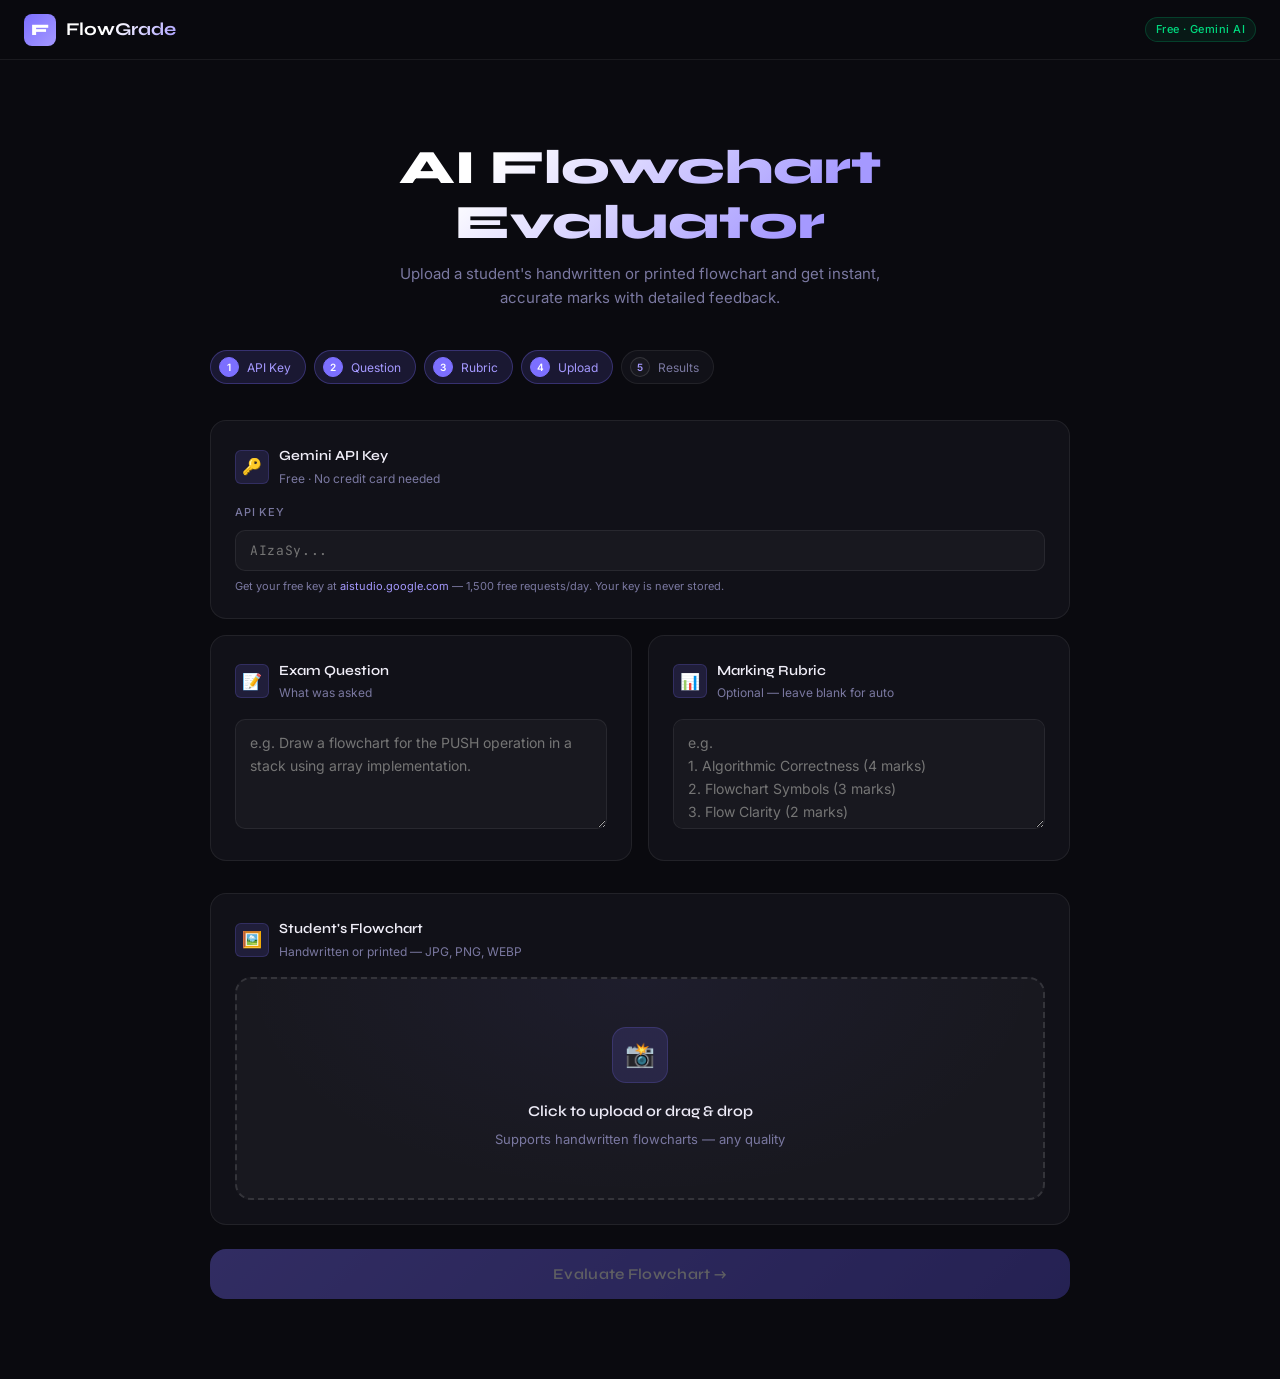
==== index.html @ 35faa5cc "Initial commit" ====
<!DOCTYPE html>
<html lang="en">

<head>
  <meta charset="UTF-8" />
  <meta name="viewport" content="width=device-width, initial-scale=1.0" />
  <title>FlowGrade — AI Flowchart Evaluator</title>
  <link
    href="https://fonts.googleapis.com/css2?family=Syne:wght@400;500;600;700;800&family=Inter:wght@300;400;500&family=JetBrains+Mono:wght@400;500&display=swap"
    rel="stylesheet" />
  <style>
    :root {
      --bg: #0A0A0F;
      --surface: #111118;
      --surface2: #18181F;
      --border: rgba(255, 255, 255, 0.07);
      --border2: rgba(255, 255, 255, 0.12);
      --text: #F0EEF8;
      --muted: #7A78A0;
      --accent: #7C6FFF;
      --accent2: #A599FF;
      --accent-glow: rgba(124, 111, 255, 0.15);
      --green: #00D97E;
      --green-bg: rgba(0, 217, 126, 0.08);
      --amber: #FFB830;
      --amber-bg: rgba(255, 184, 48, 0.08);
      --red: #FF5A5A;
      --red-bg: rgba(255, 90, 90, 0.08);
      --blue: #3DA9FF;
      --radius: 16px;
      --radius-sm: 10px;
      --radius-xs: 6px;
    }

    *,
    *::before,
    *::after {
      box-sizing: border-box;
      margin: 0;
      padding: 0;
    }

    html {
      scroll-behavior: smooth;
    }

    body {
      font-family: 'Inter', sans-serif;
      background: var(--bg);
      color: var(--text);
      min-height: 100vh;
      line-height: 1.6;
      -webkit-font-smoothing: antialiased;
    }

    header {
      position: sticky;
      top: 0;
      z-index: 100;
      background: rgba(10, 10, 15, 0.88);
      backdrop-filter: blur(20px);
      -webkit-backdrop-filter: blur(20px);
      border-bottom: 1px solid var(--border);
      padding: 0 1.5rem;
      height: 60px;
      display: flex;
      align-items: center;
      gap: 12px;
    }

    .logo {
      display: flex;
      align-items: center;
      gap: 10px;
      text-decoration: none;
    }

    .logo-icon {
      width: 32px;
      height: 32px;
      background: linear-gradient(135deg, var(--accent), var(--accent2));
      border-radius: 8px;
      display: flex;
      align-items: center;
      justify-content: center;
      font-family: 'Syne', sans-serif;
      font-weight: 800;
      font-size: 16px;
      color: white;
      flex-shrink: 0;
    }

    .logo-text {
      font-family: 'Syne', sans-serif;
      font-weight: 700;
      font-size: 18px;
      background: linear-gradient(135deg, #fff 40%, var(--accent2));
      -webkit-background-clip: text;
      -webkit-text-fill-color: transparent;
      background-clip: text;
    }

    .header-badge {
      margin-left: auto;
      font-size: 11px;
      font-weight: 500;
      color: var(--green);
      background: var(--green-bg);
      border: 1px solid rgba(0, 217, 126, 0.2);
      padding: 3px 10px;
      border-radius: 20px;
      letter-spacing: 0.04em;
    }

    .page {
      max-width: 900px;
      margin: 0 auto;
      padding: 2rem 1.25rem 5rem;
    }

    .hero {
      text-align: center;
      padding: 3rem 1rem 2.5rem;
      animation: fadeUp 0.6s ease both;
    }

    .hero h1 {
      font-family: 'Syne', sans-serif;
      font-size: clamp(2rem, 5vw, 3rem);
      font-weight: 800;
      line-height: 1.15;
      margin-bottom: 0.75rem;
      background: linear-gradient(135deg, #fff 30%, var(--accent2) 70%);
      -webkit-background-clip: text;
      -webkit-text-fill-color: transparent;
      background-clip: text;
    }

    .hero p {
      font-size: 15px;
      color: var(--muted);
      max-width: 480px;
      margin: 0 auto;
    }

    .steps {
      display: flex;
      gap: 8px;
      margin-bottom: 2rem;
      overflow-x: auto;
      padding-bottom: 4px;
      scrollbar-width: none;
    }

    .steps::-webkit-scrollbar {
      display: none;
    }

    .step-pill {
      display: flex;
      align-items: center;
      gap: 8px;
      padding: 6px 14px 6px 8px;
      border-radius: 20px;
      border: 1px solid var(--border);
      background: var(--surface);
      white-space: nowrap;
      font-size: 12px;
      color: var(--muted);
      flex-shrink: 0;
    }

    .step-num {
      width: 20px;
      height: 20px;
      border-radius: 50%;
      background: var(--surface2);
      border: 1px solid var(--border2);
      display: flex;
      align-items: center;
      justify-content: center;
      font-size: 10px;
      font-weight: 600;
      color: var(--accent2);
    }

    .step-pill.active {
      border-color: rgba(124, 111, 255, 0.3);
      background: var(--accent-glow);
      color: var(--accent2);
    }

    .step-pill.active .step-num {
      background: var(--accent);
      border-color: var(--accent);
      color: white;
    }

    .card {
      background: var(--surface);
      border: 1px solid var(--border);
      border-radius: var(--radius);
      padding: 1.5rem;
      margin-bottom: 1rem;
      transition: border-color 0.2s;
      animation: fadeUp 0.5s ease both;
    }

    .card:hover {
      border-color: var(--border2);
    }

    .card-header {
      display: flex;
      align-items: center;
      gap: 10px;
      margin-bottom: 1rem;
    }

    .card-icon {
      width: 34px;
      height: 34px;
      border-radius: var(--radius-xs);
      background: var(--accent-glow);
      border: 1px solid rgba(124, 111, 255, 0.2);
      display: flex;
      align-items: center;
      justify-content: center;
      font-size: 16px;
      flex-shrink: 0;
    }

    .card-title {
      font-family: 'Syne', sans-serif;
      font-size: 14px;
      font-weight: 600;
      color: var(--text);
    }

    .card-sub {
      font-size: 12px;
      color: var(--muted);
      margin-top: 1px;
    }

    .two-col {
      display: grid;
      grid-template-columns: 1fr 1fr;
      gap: 1rem;
      margin-bottom: 1rem;
    }

    @media(max-width:640px) {
      .two-col {
        grid-template-columns: 1fr;
      }
    }

    label.field-label {
      display: block;
      font-size: 11px;
      font-weight: 500;
      letter-spacing: 0.07em;
      text-transform: uppercase;
      color: var(--muted);
      margin-bottom: 8px;
    }

    input[type=password],
    textarea {
      width: 100%;
      background: var(--surface2);
      border: 1px solid var(--border);
      border-radius: var(--radius-sm);
      padding: 11px 14px;
      font-size: 14px;
      font-family: 'Inter', sans-serif;
      color: var(--text);
      outline: none;
      transition: border-color 0.2s, box-shadow 0.2s;
      -webkit-appearance: none;
    }

    input[type=password] {
      font-family: 'JetBrains Mono', monospace;
      font-size: 13px;
      letter-spacing: 0.05em;
    }

    input:focus,
    textarea:focus {
      border-color: rgba(124, 111, 255, 0.5);
      box-shadow: 0 0 0 3px rgba(124, 111, 255, 0.1);
    }

    textarea {
      resize: vertical;
      min-height: 110px;
      line-height: 1.65;
    }

    .field-hint {
      font-size: 11px;
      color: var(--muted);
      margin-top: 7px;
      line-height: 1.5;
    }

    .field-hint a {
      color: var(--accent2);
      text-decoration: none;
    }

    .field-hint a:hover {
      text-decoration: underline;
    }

    .upload-zone {
      border: 2px dashed var(--border2);
      border-radius: var(--radius);
      padding: 3rem 1.5rem;
      text-align: center;
      cursor: pointer;
      transition: all 0.2s;
      background: var(--surface2);
      position: relative;
      overflow: hidden;
    }

    .upload-zone::before {
      content: '';
      position: absolute;
      inset: 0;
      background: radial-gradient(ellipse at 50% 0%, rgba(124, 111, 255, 0.06) 0%, transparent 70%);
      pointer-events: none;
    }

    .upload-zone:hover,
    .upload-zone.drag {
      border-color: rgba(124, 111, 255, 0.4);
      background: rgba(124, 111, 255, 0.05);
    }

    .upload-zone.has-img {
      padding: 0;
      border-style: solid;
      border-color: var(--border2);
    }

    .upload-zone img {
      width: 100%;
      max-height: 320px;
      object-fit: contain;
      display: block;
      border-radius: calc(var(--radius) - 2px);
    }

    .upload-icon-big {
      width: 56px;
      height: 56px;
      border-radius: 14px;
      background: var(--accent-glow);
      border: 1px solid rgba(124, 111, 255, 0.2);
      display: flex;
      align-items: center;
      justify-content: center;
      font-size: 24px;
      margin: 0 auto 16px;
    }

    .upload-title {
      font-family: 'Syne', sans-serif;
      font-size: 15px;
      font-weight: 600;
      margin-bottom: 6px;
    }

    .upload-sub {
      font-size: 13px;
      color: var(--muted);
    }

    input[type=file] {
      display: none;
    }

    .btn-remove {
      display: none;
      margin-top: 10px;
      background: transparent;
      border: 1px solid var(--border2);
      border-radius: var(--radius-xs);
      padding: 6px 14px;
      font-size: 12px;
      color: var(--muted);
      cursor: pointer;
      font-family: 'Inter', sans-serif;
      transition: all 0.15s;
    }

    .btn-remove:hover {
      color: var(--red);
      border-color: rgba(255, 90, 90, 0.3);
    }

    .btn-evaluate {
      width: 100%;
      background: linear-gradient(135deg, var(--accent), #5A4FD4);
      color: white;
      border: none;
      border-radius: var(--radius);
      padding: 16px;
      font-size: 15px;
      font-weight: 600;
      font-family: 'Syne', sans-serif;
      cursor: pointer;
      transition: all 0.2s;
      letter-spacing: 0.02em;
      position: relative;
      overflow: hidden;
      margin-top: 0.5rem;
    }

    .btn-evaluate::after {
      content: '';
      position: absolute;
      inset: 0;
      background: linear-gradient(135deg, rgba(255, 255, 255, 0.1), transparent);
      opacity: 0;
      transition: opacity 0.2s;
    }

    .btn-evaluate:hover:not(:disabled)::after {
      opacity: 1;
    }

    .btn-evaluate:hover:not(:disabled) {
      transform: translateY(-1px);
      box-shadow: 0 8px 24px rgba(124, 111, 255, 0.35);
    }

    .btn-evaluate:active:not(:disabled) {
      transform: translateY(0);
    }

    .btn-evaluate:disabled {
      opacity: 0.35;
      cursor: not-allowed;
      transform: none;
      box-shadow: none;
    }

    .loader {
      text-align: center;
      padding: 4rem 2rem;
      animation: fadeUp 0.3s ease;
    }

    .loader-ring {
      width: 48px;
      height: 48px;
      border: 3px solid var(--border2);
      border-top-color: var(--accent);
      border-radius: 50%;
      animation: spin 0.9s linear infinite;
      margin: 0 auto 16px;
    }

    .loader-text {
      font-size: 14px;
      color: var(--muted);
    }

    .loader-sub {
      font-size: 12px;
      color: rgba(122, 120, 160, 0.6);
      margin-top: 4px;
    }

    @keyframes spin {
      to {
        transform: rotate(360deg);
      }
    }

    .result-wrap {
      animation: fadeUp 0.5s ease;
      margin-top: 1.5rem;
    }

    .result-hero {
      background: linear-gradient(135deg, rgba(124, 111, 255, 0.12), rgba(90, 79, 212, 0.06));
      border: 1px solid rgba(124, 111, 255, 0.2);
      border-radius: var(--radius);
      padding: 2rem;
      margin-bottom: 1rem;
      display: flex;
      align-items: center;
      gap: 2rem;
      flex-wrap: wrap;
    }

    .score-circle {
      position: relative;
      width: 100px;
      height: 100px;
      flex-shrink: 0;
    }

    .score-circle svg {
      transform: rotate(-90deg);
    }

    .score-circle-text {
      position: absolute;
      inset: 0;
      display: flex;
      flex-direction: column;
      align-items: center;
      justify-content: center;
    }

    .score-big {
      font-family: 'Syne', sans-serif;
      font-size: 22px;
      font-weight: 800;
      color: var(--text);
      line-height: 1;
    }

    .score-denom {
      font-size: 11px;
      color: var(--muted);
      margin-top: 2px;
    }

    .result-hero-info {
      flex: 1;
      min-width: 160px;
    }

    .grade-label {
      font-family: 'Syne', sans-serif;
      font-size: 24px;
      font-weight: 700;
      margin-bottom: 6px;
    }

    .grade-A {
      color: var(--green);
    }

    .grade-B {
      color: var(--blue);
    }

    .grade-C {
      color: var(--amber);
    }

    .grade-D {
      color: var(--red);
    }

    .pct-label {
      font-size: 13px;
      color: var(--muted);
    }

    .categories {
      display: flex;
      flex-direction: column;
      gap: 10px;
      margin-bottom: 1rem;
    }

    .cat-card {
      background: var(--surface);
      border: 1px solid var(--border);
      border-radius: var(--radius-sm);
      padding: 1.1rem 1.25rem;
      transition: border-color 0.2s;
    }

    .cat-card:hover {
      border-color: var(--border2);
    }

    .cat-top {
      display: flex;
      align-items: flex-start;
      justify-content: space-between;
      gap: 12px;
      margin-bottom: 10px;
    }

    .cat-name {
      font-family: 'Syne', sans-serif;
      font-size: 14px;
      font-weight: 600;
    }

    .cat-score {
      font-family: 'JetBrains Mono', monospace;
      font-size: 13px;
      font-weight: 500;
      padding: 3px 10px;
      border-radius: 20px;
      white-space: nowrap;
      flex-shrink: 0;
    }

    .cat-score.full {
      background: var(--green-bg);
      color: var(--green);
      border: 1px solid rgba(0, 217, 126, 0.2);
    }

    .cat-score.good {
      background: rgba(61, 169, 255, 0.08);
      color: var(--blue);
      border: 1px solid rgba(61, 169, 255, 0.2);
    }

    .cat-score.avg {
      background: var(--amber-bg);
      color: var(--amber);
      border: 1px solid rgba(255, 184, 48, 0.2);
    }

    .cat-score.low {
      background: var(--red-bg);
      color: var(--red);
      border: 1px solid rgba(255, 90, 90, 0.2);
    }

    .cat-comment {
      font-size: 13px;
      color: var(--muted);
      line-height: 1.6;
      margin-bottom: 10px;
    }

    .bar-track {
      height: 5px;
      background: var(--surface2);
      border-radius: 3px;
      overflow: hidden;
    }

    .bar-fill {
      height: 5px;
      border-radius: 3px;
      transition: width 1s cubic-bezier(0.4, 0, 0.2, 1);
      width: 0;
    }

    .bar-fill.full {
      background: var(--green);
    }

    .bar-fill.good {
      background: var(--blue);
    }

    .bar-fill.avg {
      background: var(--amber);
    }

    .bar-fill.low {
      background: var(--red);
    }

    .feedback-grid {
      display: grid;
      grid-template-columns: 1fr 1fr;
      gap: 1rem;
    }

    @media(max-width:580px) {
      .feedback-grid {
        grid-template-columns: 1fr;
      }
    }

    .fb-card {
      background: var(--surface);
      border: 1px solid var(--border);
      border-radius: var(--radius-sm);
      padding: 1.25rem;
    }

    .fb-card-label {
      font-size: 10px;
      font-weight: 600;
      letter-spacing: 0.09em;
      text-transform: uppercase;
      margin-bottom: 8px;
      display: flex;
      align-items: center;
      gap: 6px;
    }

    .fb-dot {
      width: 6px;
      height: 6px;
      border-radius: 50%;
      flex-shrink: 0;
    }

    .fb-card-text {
      font-size: 13px;
      color: var(--muted);
      line-height: 1.7;
    }

    .fb-card.overall {
      border-color: rgba(124, 111, 255, 0.15);
    }

    .fb-card.overall .fb-card-label {
      color: var(--accent2);
    }

    .fb-card.overall .fb-dot {
      background: var(--accent);
    }

    .fb-card.improve {
      border-color: rgba(255, 184, 48, 0.15);
    }

    .fb-card.improve .fb-card-label {
      color: var(--amber);
    }

    .fb-card.improve .fb-dot {
      background: var(--amber);
    }

    .error-box {
      background: var(--red-bg);
      border: 1px solid rgba(255, 90, 90, 0.2);
      border-radius: var(--radius-sm);
      padding: 1rem 1.25rem;
      font-size: 13px;
      color: var(--red);
      margin-top: 1rem;
      line-height: 1.6;
    }

    @keyframes fadeUp {
      from {
        opacity: 0;
        transform: translateY(16px);
      }

      to {
        opacity: 1;
        transform: translateY(0);
      }
    }

    .card:nth-child(1) {
      animation-delay: 0.05s;
    }

    .card:nth-child(2) {
      animation-delay: 0.1s;
    }

    .card:nth-child(3) {
      animation-delay: 0.15s;
    }

    ::-webkit-scrollbar {
      width: 6px;
    }

    ::-webkit-scrollbar-track {
      background: var(--bg);
    }

    ::-webkit-scrollbar-thumb {
      background: var(--border2);
      border-radius: 3px;
    }

    @media(max-width:480px) {
      header {
        padding: 0 1rem;
      }

      .page {
        padding: 1.25rem 1rem 4rem;
      }

      .hero {
        padding: 2rem 0 1.5rem;
      }

      .card {
        padding: 1.1rem;
      }

      .result-hero {
        padding: 1.25rem;
        gap: 1.25rem;
      }

      .score-circle {
        width: 80px;
        height: 80px;
      }

      .score-big {
        font-size: 18px;
      }

      .grade-label {
        font-size: 20px;
      }
    }
  </style>
</head>

<body>

  <header>
    <a class="logo" href="#">
      <div class="logo-icon">F</div>
      <span class="logo-text">FlowGrade</span>
    </a>
    <div class="header-badge">Free · Gemini AI</div>
  </header>

  <div class="page">

    <div class="hero">
      <h1>AI Flowchart Evaluator</h1>
      <p>Upload a student's handwritten or printed flowchart and get instant, accurate marks with detailed feedback.</p>
    </div>

    <div class="steps">
      <div class="step-pill active">
        <div class="step-num">1</div> API Key
      </div>
      <div class="step-pill active">
        <div class="step-num">2</div> Question
      </div>
      <div class="step-pill active">
        <div class="step-num">3</div> Rubric
      </div>
      <div class="step-pill active">
        <div class="step-num">4</div> Upload
      </div>
      <div class="step-pill">
        <div class="step-num">5</div> Results
      </div>
    </div>

    <div class="card">
      <div class="card-header">
        <div class="card-icon">🔑</div>
        <div>
          <div class="card-title">Gemini API Key</div>
          <div class="card-sub">Free · No credit card needed</div>
        </div>
      </div>
      <label class="field-label">API Key</label>
      <input type="password" id="apiKey" placeholder="AIzaSy..." oninput="checkReady()" autocomplete="off" />
      <div class="field-hint">
        Get your free key at <a href="https://aistudio.google.com" target="_blank">aistudio.google.com</a> — 1,500 free
        requests/day. Your key is never stored.
      </div>
    </div>

    <div class="two-col">
      <div class="card">
        <div class="card-header">
          <div class="card-icon">📝</div>
          <div>
            <div class="card-title">Exam Question</div>
            <div class="card-sub">What was asked</div>
          </div>
        </div>
        <textarea id="question"
          placeholder="e.g. Draw a flowchart for the PUSH operation in a stack using array implementation."
          oninput="checkReady()"></textarea>
      </div>

      <div class="card">
        <div class="card-header">
          <div class="card-icon">📊</div>
          <div>
            <div class="card-title">Marking Rubric</div>
            <div class="card-sub">Optional — leave blank for auto</div>
          </div>
        </div>
        <textarea id="rubric"
          placeholder="e.g.&#10;1. Algorithmic Correctness (4 marks)&#10;2. Flowchart Symbols (3 marks)&#10;3. Flow Clarity (2 marks)&#10;4. Presentation (1 mark)"></textarea>
      </div>
    </div>

    <div class="card">
      <div class="card-header">
        <div class="card-icon">🖼️</div>
        <div>
          <div class="card-title">Student's Flowchart</div>
          <div class="card-sub">Handwritten or printed — JPG, PNG, WEBP</div>
        </div>
      </div>
      <div class="upload-zone" id="dropZone" onclick="document.getElementById('fileInput').click()">
        <div id="uploadPlaceholder">
          <div class="upload-icon-big">📸</div>
          <div class="upload-title">Click to upload or drag & drop</div>
          <div class="upload-sub">Supports handwritten flowcharts — any quality</div>
        </div>
        <img id="preview" style="display:none;" alt="Flowchart preview" />
      </div>
      <input type="file" id="fileInput" accept="image/*" onchange="handleFile(event)" />
      <button class="btn-remove" id="removeBtn" onclick="clearImg()">✕ Remove image</button>
    </div>

    <button class="btn-evaluate" id="evalBtn" onclick="runEvaluation()" disabled>Evaluate Flowchart →</button>

    <div id="output"></div>

  </div>

  <script>
    let imgBase64 = null, imgMime = 'image/jpeg';

    const dropZone = document.getElementById('dropZone');
    dropZone.addEventListener('dragover', e => { e.preventDefault(); dropZone.classList.add('drag'); });
    dropZone.addEventListener('dragleave', () => dropZone.classList.remove('drag'));
    dropZone.addEventListener('drop', e => {
      e.preventDefault(); dropZone.classList.remove('drag');
      if (e.dataTransfer.files[0]) processFile(e.dataTransfer.files[0]);
    });

    function handleFile(e) { if (e.target.files[0]) processFile(e.target.files[0]); }

    function processFile(file) {
      imgMime = file.type || 'image/jpeg';
      const reader = new FileReader();
      reader.onload = e => {
        imgBase64 = e.target.result.split(',')[1];
        document.getElementById('preview').src = e.target.result;
        document.getElementById('preview').style.display = 'block';
        document.getElementById('uploadPlaceholder').style.display = 'none';
        dropZone.classList.add('has-img');
        document.getElementById('removeBtn').style.display = 'inline-block';
        checkReady();
      };
      reader.readAsDataURL(file);
    }

    function clearImg() {
      imgBase64 = null;
      document.getElementById('preview').style.display = 'none';
      document.getElementById('uploadPlaceholder').style.display = 'block';
      dropZone.classList.remove('has-img');
      document.getElementById('removeBtn').style.display = 'none';
      document.getElementById('fileInput').value = '';
      checkReady();
    }

    function checkReady() {
      const ok = document.getElementById('apiKey').value.trim().length > 10
        && document.getElementById('question').value.trim().length > 5
        && imgBase64 !== null;
      document.getElementById('evalBtn').disabled = !ok;
    }

    async function runEvaluation() {
      const btn = document.getElementById('evalBtn');
      const out = document.getElementById('output');
      btn.disabled = true;
      btn.textContent = 'Analyzing…';
      out.innerHTML = `
    <div class="loader">
      <div class="loader-ring"></div>
      <div class="loader-text">AI is reading the flowchart…</div>
      <div class="loader-sub">Analyzing shapes, arrows and logic</div>
    </div>`;

      try {
        const res = await fetch('/evaluate', {
          method: 'POST',
          headers: { 'Content-Type': 'application/json' },
          body: JSON.stringify({
            api_key: document.getElementById('apiKey').value.trim(),
            question: document.getElementById('question').value.trim(),
            rubric: document.getElementById('rubric').value.trim(),
            image_base64: imgBase64,
            image_mime: imgMime
          })
        });

        const data = await res.json();
        if (!res.ok) throw new Error(data.error || 'Unknown error');
        renderResult(data);
        setTimeout(() => document.getElementById('output').scrollIntoView({ behavior: 'smooth', block: 'start' }), 100);
      } catch (err) {
        out.innerHTML = `<div class="error-box"><strong>Error:</strong> ${err.message}</div>`;
      } finally {
        btn.disabled = false;
        btn.textContent = 'Evaluate Flowchart →';
        checkReady();
      }
    }

    function colorClass(scored, max) {
      const p = max > 0 ? scored / max : 0;
      return p >= 0.9 ? 'full' : p >= 0.7 ? 'good' : p >= 0.5 ? 'avg' : 'low';
    }

    function renderResult(r) {
      const pct = r.total_max > 0 ? r.total_scored / r.total_max : 0;
      const pctRound = Math.round(pct * 100);
      const gradeClass = pct >= 0.9 ? 'grade-A' : pct >= 0.75 ? 'grade-B' : pct >= 0.6 ? 'grade-C' : 'grade-D';
      const gradeLabel = pct >= 0.9 ? 'Excellent' : pct >= 0.75 ? 'Good' : pct >= 0.6 ? 'Satisfactory' : 'Needs Work';
      const accentColor = pct >= 0.9 ? '#00D97E' : pct >= 0.75 ? '#3DA9FF' : pct >= 0.6 ? '#FFB830' : '#FF5A5A';

      const R = 38, C = 50, circum = 2 * Math.PI * R;
      const dash = circum * pct;

      const cats = r.categories.map(c => {
        const cc = colorClass(c.scored, c.max);
        const cp = c.max > 0 ? Math.round((c.scored / c.max) * 100) : 0;
        return `<div class="cat-card">
      <div class="cat-top">
        <div class="cat-name">${c.name}</div>
        <div class="cat-score ${cc}">${c.scored} / ${c.max}</div>
      </div>
      <div class="cat-comment">${c.comment}</div>
      <div class="bar-track"><div class="bar-fill ${cc}" data-width="${cp}"></div></div>
    </div>`;
      }).join('');

      document.getElementById('output').innerHTML = `
    <div class="result-wrap">
      <div class="result-hero">
        <div class="score-circle">
          <svg width="100" height="100" viewBox="0 0 100 100">
            <circle cx="${C}" cy="${C}" r="${R}" fill="none" stroke="rgba(255,255,255,0.06)" stroke-width="7"/>
            <circle cx="${C}" cy="${C}" r="${R}" fill="none" stroke="${accentColor}" stroke-width="7"
              stroke-linecap="round" stroke-dasharray="${dash} ${circum}"
              style="transition:stroke-dasharray 1s cubic-bezier(0.4,0,0.2,1)"/>
          </svg>
          <div class="score-circle-text">
            <div class="score-big">${r.total_scored}</div>
            <div class="score-denom">/ ${r.total_max}</div>
          </div>
        </div>
        <div class="result-hero-info">
          <div class="grade-label ${gradeClass}">${gradeLabel}</div>
          <div class="pct-label">${pctRound}% score achieved</div>
        </div>
      </div>

      <div class="categories">${cats}</div>

      <div class="feedback-grid">
        <div class="fb-card overall">
          <div class="fb-card-label"><div class="fb-dot"></div> Overall Assessment</div>
          <div class="fb-card-text">${r.overall_feedback}</div>
        </div>
        <div class="fb-card improve">
          <div class="fb-card-label"><div class="fb-dot"></div> How to Improve</div>
          <div class="fb-card-text">${r.improvements}</div>
        </div>
      </div>
    </div>`;

      setTimeout(() => {
        document.querySelectorAll('.bar-fill[data-width]').forEach(b => {
          b.style.width = b.dataset.width + '%';
        });
      }, 150);
    }
  </script>
</body>

</html>
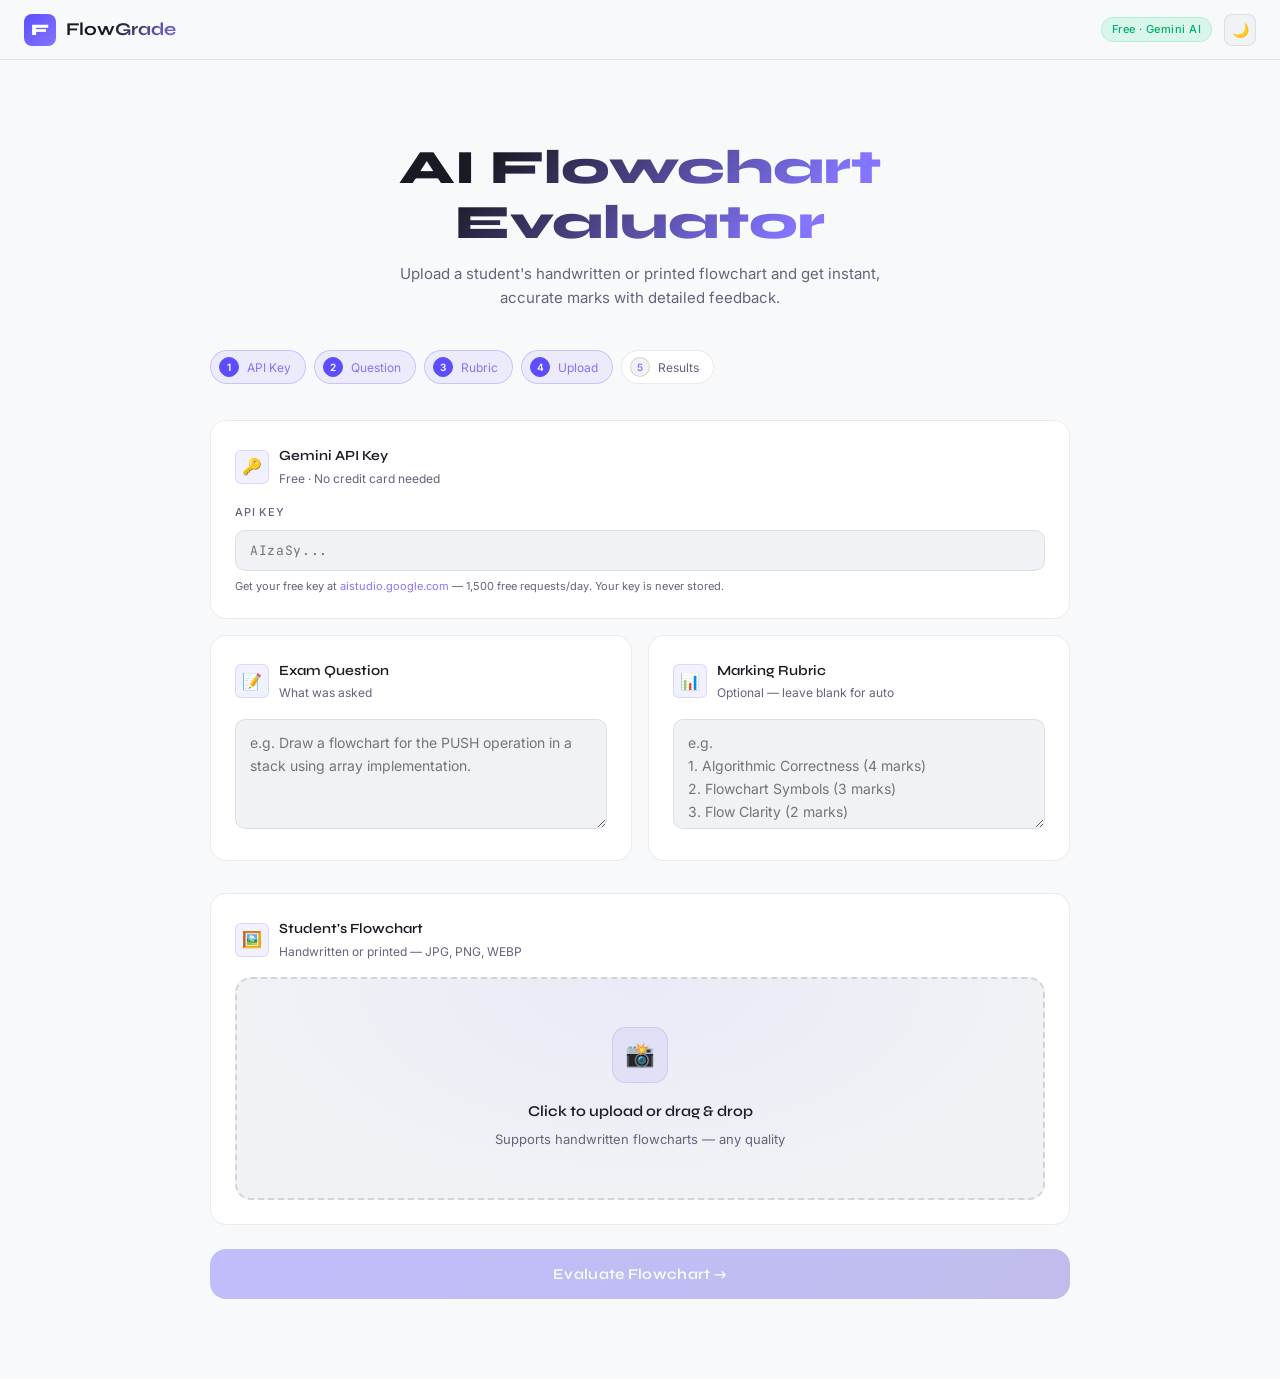
==== commit bd41b8d4: "Add light and dark mode toggle" ====
--- a/index.html
+++ b/index.html
@@ -30,6 +30,49 @@
       --radius: 16px;
       --radius-sm: 10px;
       --radius-xs: 6px;
+      --text-grad-start: #FFFFFF;
+      --header-bg: rgba(10, 10, 15, 0.88);
+    }
+
+    body.light-mode {
+      --bg: #F8F9FB;
+      --surface: #FFFFFF;
+      --surface2: #F0F2F6;
+      --border: rgba(0, 0, 0, 0.08);
+      --border2: rgba(0, 0, 0, 0.12);
+      --text: #1A1A24;
+      --muted: #64647C;
+      --accent: #5C4DFF;
+      --accent2: #8475FF;
+      --accent-glow: rgba(92, 77, 255, 0.08);
+      --green: #00B16A;
+      --green-bg: rgba(0, 217, 126, 0.12);
+      --amber: #D6910E;
+      --amber-bg: rgba(255, 184, 48, 0.15);
+      --red: #D94040;
+      --red-bg: rgba(255, 90, 90, 0.12);
+      --blue: #238DE2;
+      --text-grad-start: #1A1A24;
+      --header-bg: rgba(248, 249, 251, 0.88);
+    }
+
+    .theme-toggle {
+      background: var(--surface2);
+      border: 1px solid var(--border);
+      color: var(--text);
+      width: 32px;
+      height: 32px;
+      border-radius: 8px;
+      display: flex;
+      align-items: center;
+      justify-content: center;
+      cursor: pointer;
+      font-size: 14px;
+      transition: all 0.2s;
+    }
+    .theme-toggle:hover {
+      border-color: var(--border2);
+      background: var(--surface);
     }
 
     *,
@@ -57,7 +100,7 @@
       position: sticky;
       top: 0;
       z-index: 100;
-      background: rgba(10, 10, 15, 0.88);
+      background: var(--header-bg);
       backdrop-filter: blur(20px);
       -webkit-backdrop-filter: blur(20px);
       border-bottom: 1px solid var(--border);
@@ -94,7 +137,7 @@
       font-family: 'Syne', sans-serif;
       font-weight: 700;
       font-size: 18px;
-      background: linear-gradient(135deg, #fff 40%, var(--accent2));
+      background: linear-gradient(135deg, var(--text-grad-start) 40%, var(--accent2));
       -webkit-background-clip: text;
       -webkit-text-fill-color: transparent;
       background-clip: text;
@@ -130,7 +173,7 @@
       font-weight: 800;
       line-height: 1.15;
       margin-bottom: 0.75rem;
-      background: linear-gradient(135deg, #fff 30%, var(--accent2) 70%);
+      background: linear-gradient(135deg, var(--text-grad-start) 30%, var(--accent2) 70%);
       -webkit-background-clip: text;
       -webkit-text-fill-color: transparent;
       background-clip: text;
@@ -832,6 +875,7 @@
       <span class="logo-text">FlowGrade</span>
     </a>
     <div class="header-badge">Free · Gemini AI</div>
+    <button class="theme-toggle" id="themeToggle" onclick="toggleTheme()" title="Toggle Theme">☀️</button>
   </header>
 
   <div class="page">
@@ -929,6 +973,22 @@
   </div>
 
   <script>
+    function toggleTheme() {
+      document.body.classList.toggle('light-mode');
+      const isLight = document.body.classList.contains('light-mode');
+      localStorage.setItem('theme', isLight ? 'light' : 'dark');
+      document.getElementById('themeToggle').textContent = isLight ? '🌙' : '☀️';
+    }
+
+    if (localStorage.getItem('theme') === 'light' || (!localStorage.getItem('theme') && window.matchMedia('(prefers-color-scheme: light)').matches)) {
+      document.body.classList.add('light-mode');
+    }
+    window.addEventListener('DOMContentLoaded', () => {
+      if (document.body.classList.contains('light-mode')) {
+        document.getElementById('themeToggle').textContent = '🌙';
+      }
+    });
+
     let imgBase64 = null, imgMime = 'image/jpeg';
 
     const dropZone = document.getElementById('dropZone');
@@ -1044,7 +1104,7 @@
       <div class="result-hero">
         <div class="score-circle">
           <svg width="100" height="100" viewBox="0 0 100 100">
-            <circle cx="${C}" cy="${C}" r="${R}" fill="none" stroke="rgba(255,255,255,0.06)" stroke-width="7"/>
+            <circle cx="${C}" cy="${C}" r="${R}" fill="none" stroke="var(--border2)" stroke-width="7"/>
             <circle cx="${C}" cy="${C}" r="${R}" fill="none" stroke="${accentColor}" stroke-width="7"
               stroke-linecap="round" stroke-dasharray="${dash} ${circum}"
               style="transition:stroke-dasharray 1s cubic-bezier(0.4,0,0.2,1)"/>
